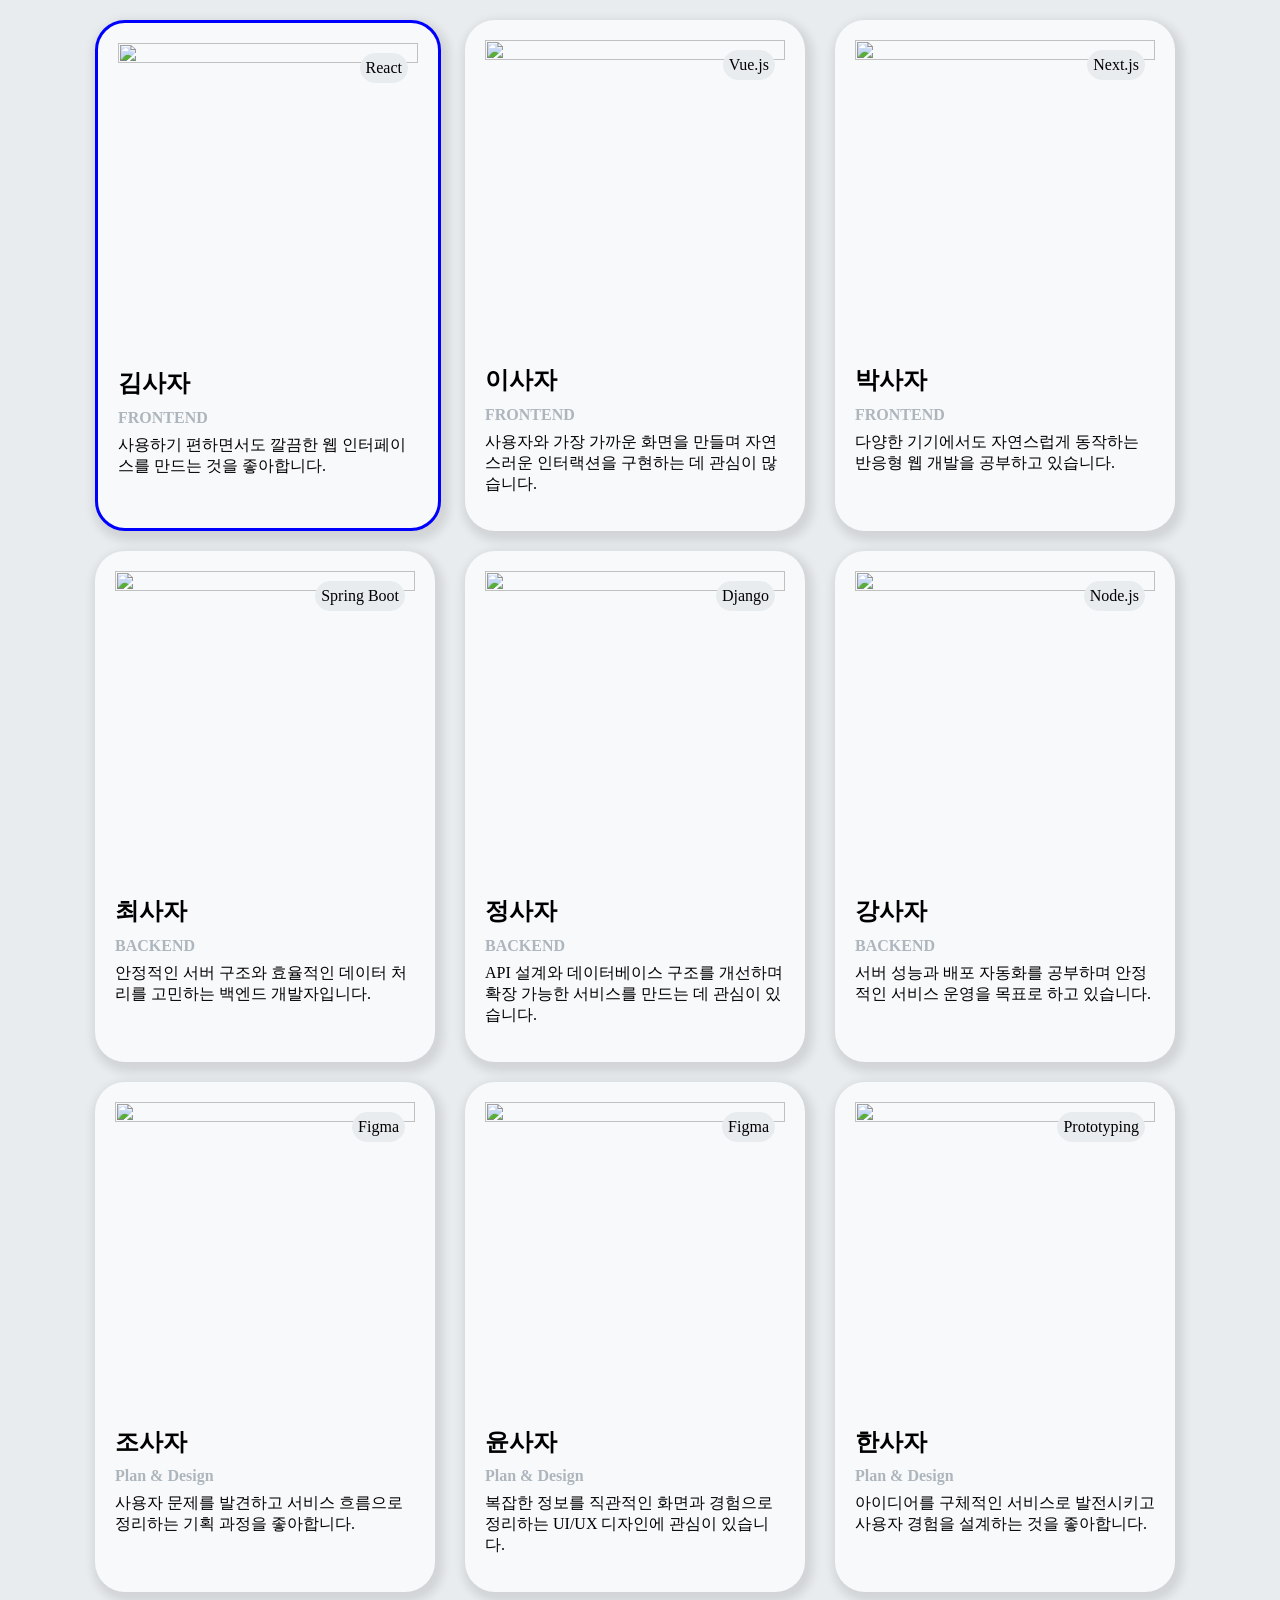
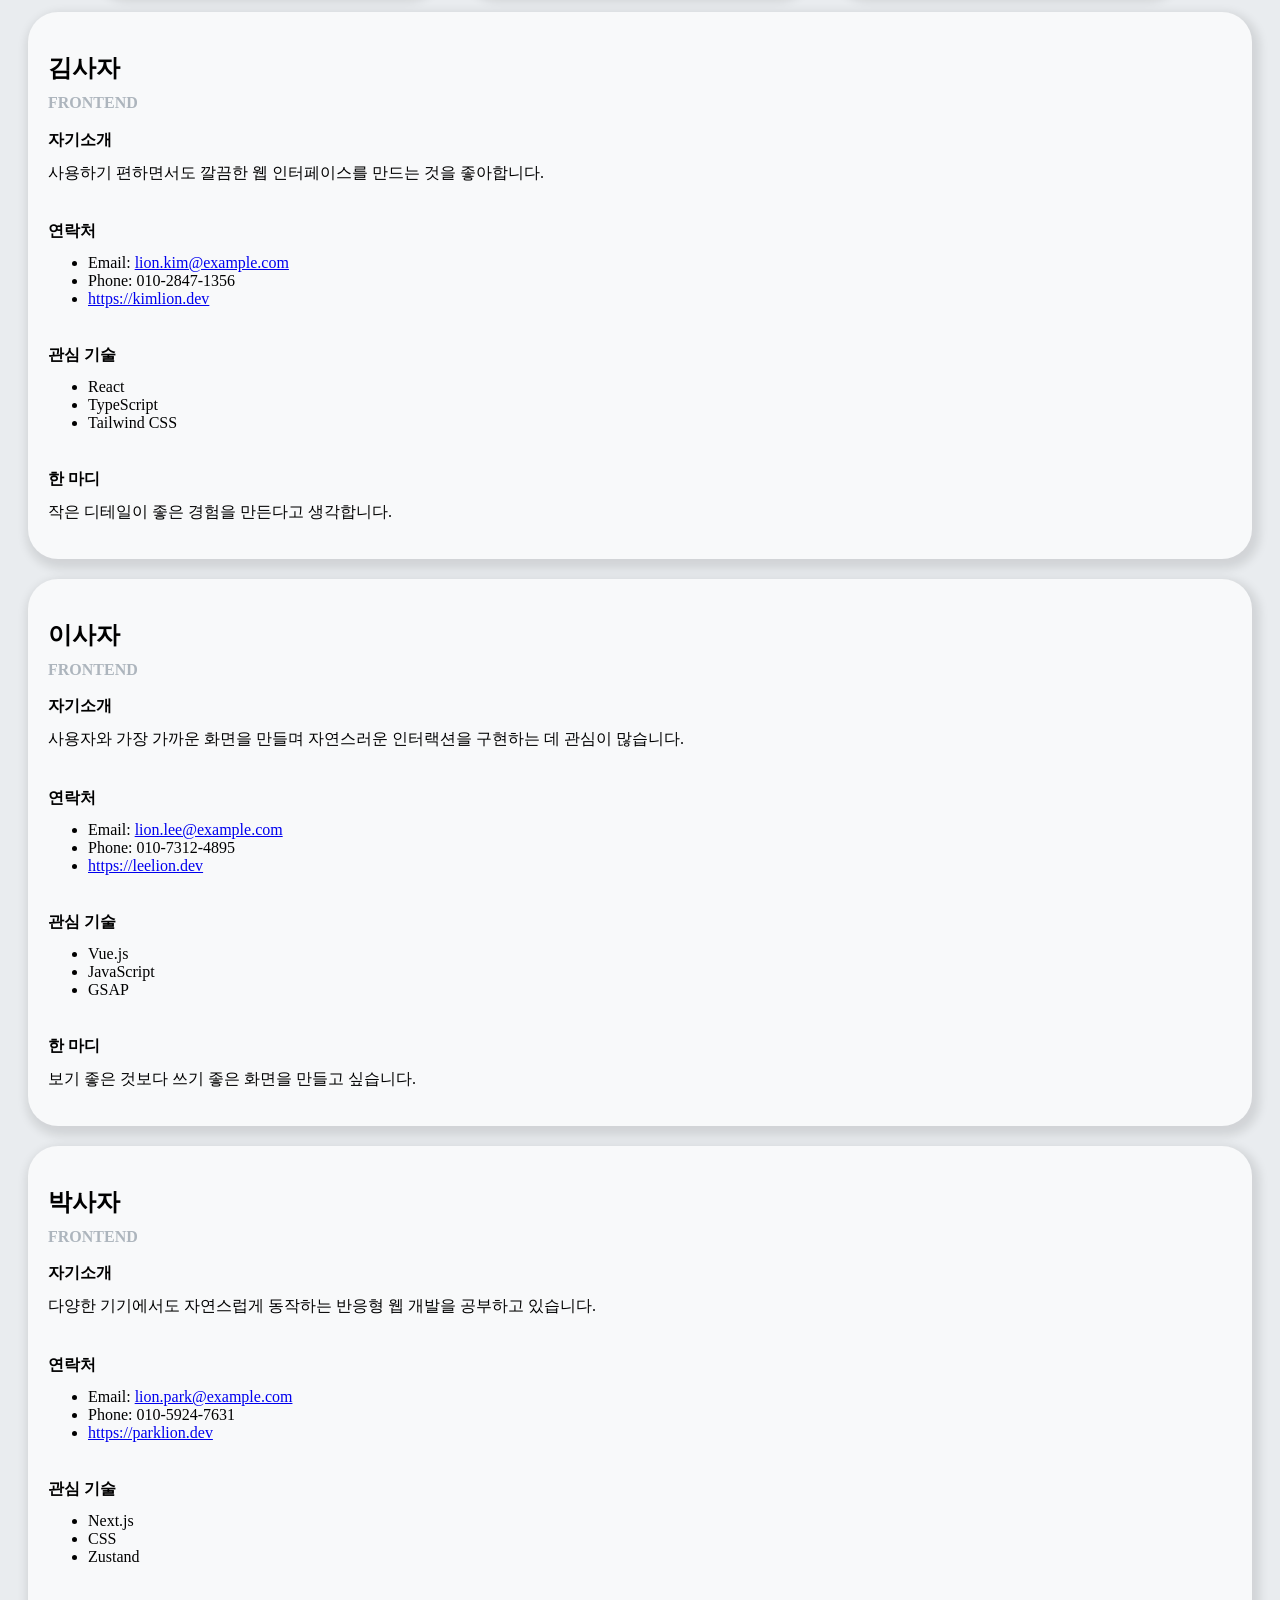
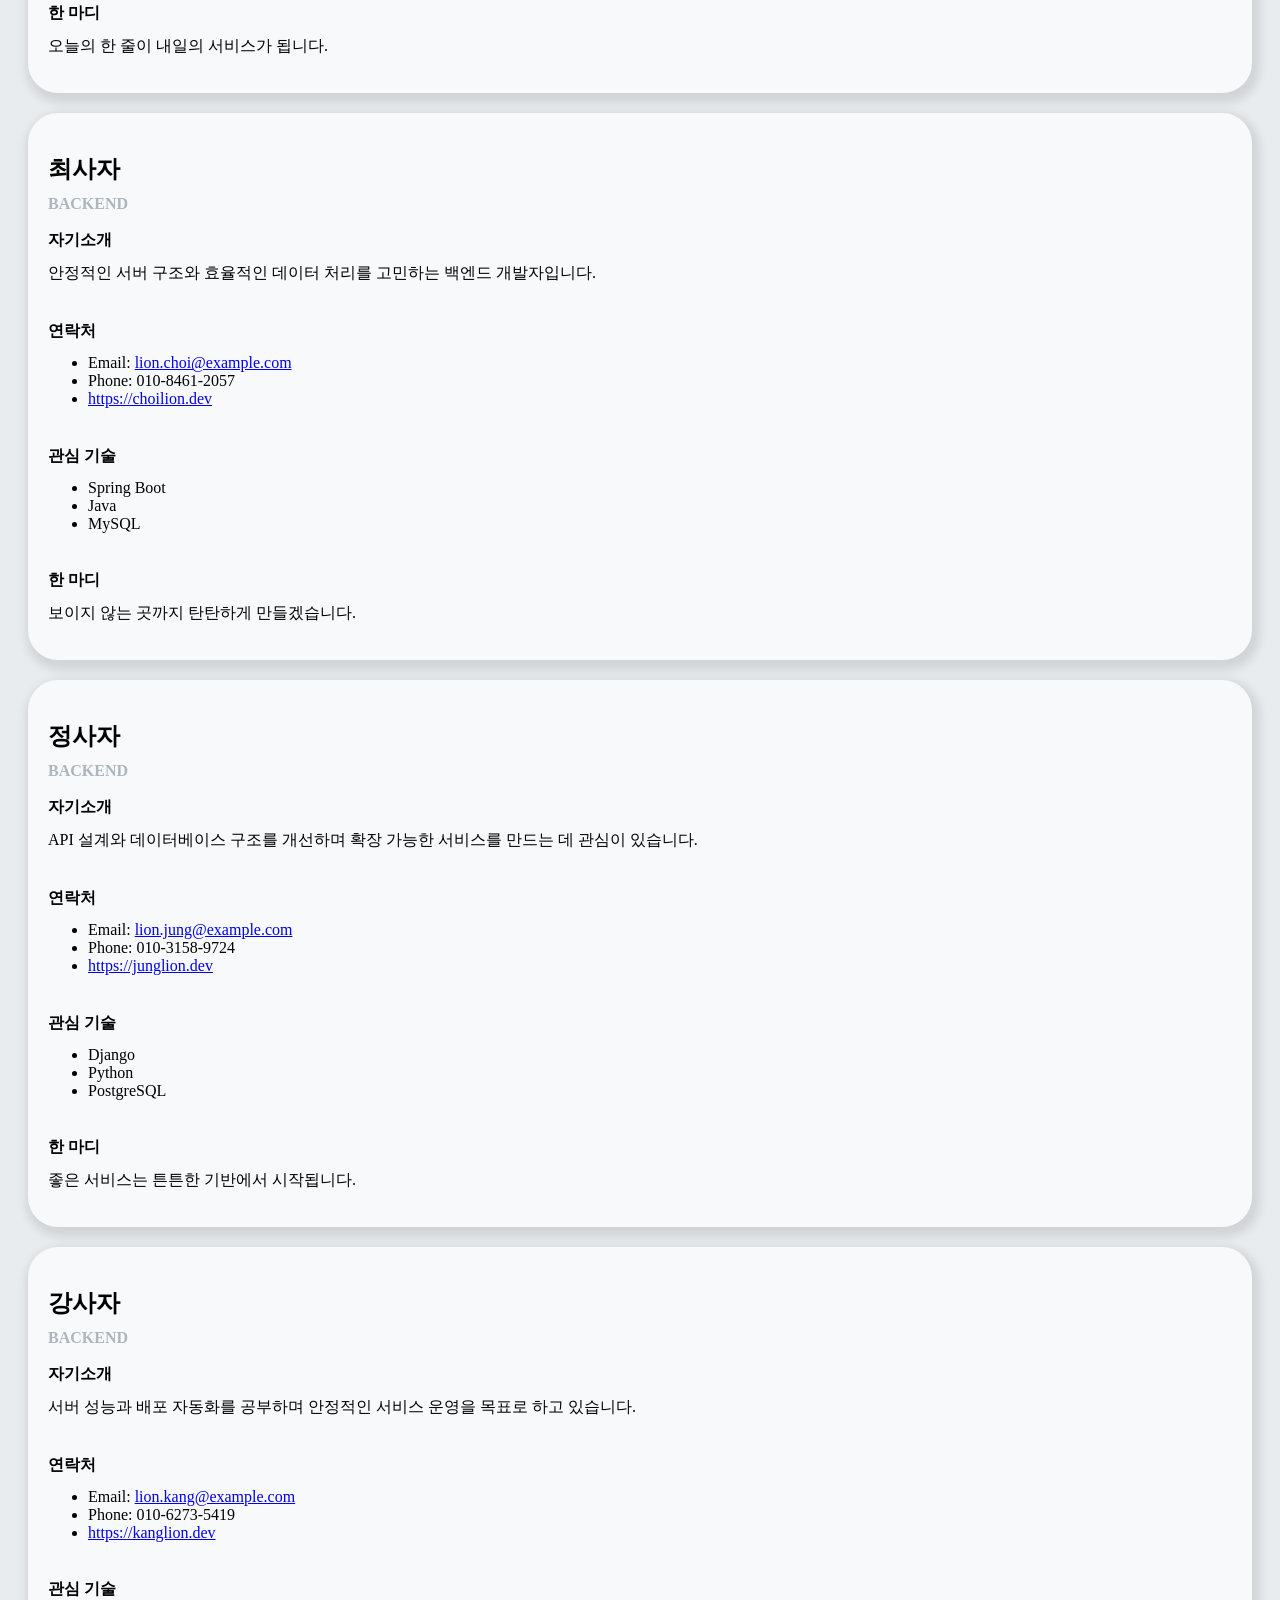
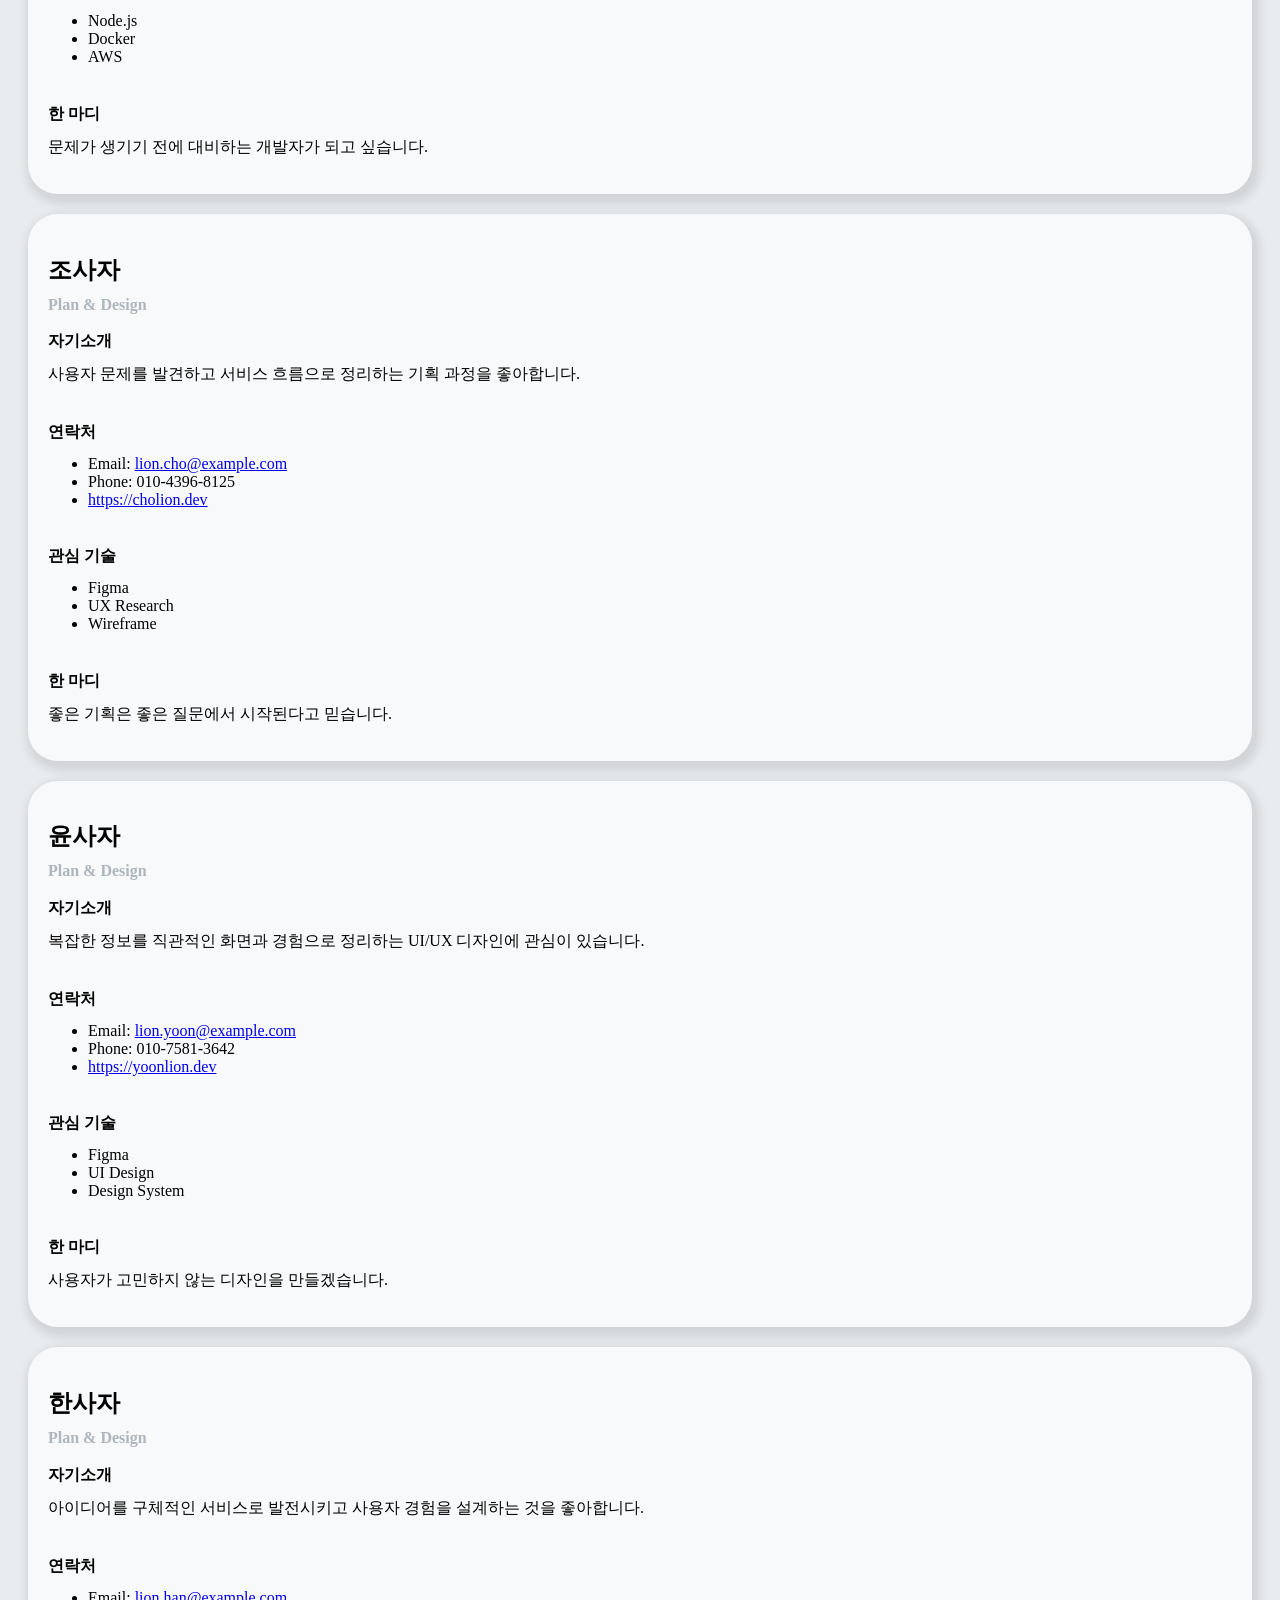
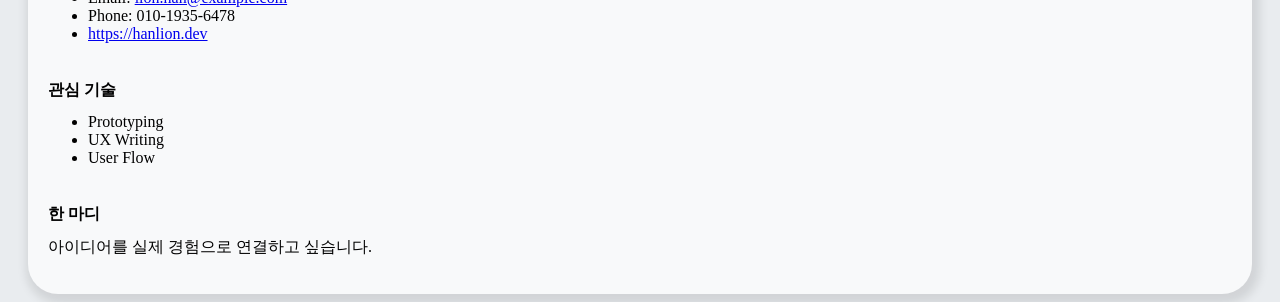
==== Mission02/index.html @ 148f4ae3 "feat: 2주차 과제 완성" ====
<!DOCTYPE html>
<html>

<head>
    <meta charset="utf-8">
    <link rel="stylesheet" href="style.css">
    <title>CSS 레이아웃으로 아기사자 명단 대시보드 만들기</title>
</head>

<body>
    <div class="card-layout-area">

        <!-- 김사자 -->
        <div class="baby-lion-card" id="my-card">
            <div class="profile-img">
                <img src="https://i.pinimg.com/736x/56/63/07/566307a5440f114658a9e473db0c80be.jpg">
                <span class="profile-img-badge">React</span>
            </div>
            <div class="name-role">
                <h2>김사자</h2>
                <h4>FRONTEND</h4>
            </div>
            <p>사용하기 편하면서도 깔끔한 웹 인터페이스를 만드는 것을 좋아합니다.</p>
        </div>

        <!-- 이사자 -->
        <div class="baby-lion-card">
            <div class="profile-img">
                <img src="https://i.pinimg.com/736x/ce/7f/82/ce7f82c376387ab8a56a645ba73391d7.jpg">
                <span class="profile-img-badge">Vue.js</span>
            </div>
            <div class="name-role">
                <h2>이사자</h2>
                <h4>FRONTEND</h4>
            </div>
            <p>사용자와 가장 가까운 화면을 만들며 자연스러운 인터랙션을 구현하는 데 관심이 많습니다.</p>
        </div>

        <!-- 박사자 -->
        <div class="baby-lion-card">
            <div class="profile-img">
                <img src="https://i.pinimg.com/1200x/ff/86/1b/ff861b3ae5e61bf6428bc8937b0b7041.jpg">
                <span class="profile-img-badge">Next.js</span>
            </div>
            <div class="name-role">
                <h2>박사자</h2>
                <h4>FRONTEND</h4>
            </div>
            <p>다양한 기기에서도 자연스럽게 동작하는 반응형 웹 개발을 공부하고 있습니다.</p>
        </div>

        <!-- 최사자 -->
        <div class="baby-lion-card">
            <div class="profile-img">
                <img src="https://i.pinimg.com/736x/05/70/50/057050839ae445167b9c382c030dc9ea.jpg">
                <span class="profile-img-badge">Spring Boot</span>
            </div>
            <div class="name-role">
                <h2>최사자</h2>
                <h4>BACKEND</h4>
            </div>
            <p>안정적인 서버 구조와 효율적인 데이터 처리를 고민하는 백엔드 개발자입니다.</p>
        </div>

        <!-- 정사자 -->
        <div class="baby-lion-card">
            <div class="profile-img">
                <img src="https://i.pinimg.com/736x/cc/1b/ab/cc1babdca6ea857b3e05aa1c6cd270a4.jpg">
                <span class="profile-img-badge">Django</span>
            </div>
            <div class="name-role">
                <h2>정사자</h2>
                <h4>BACKEND</h4>
            </div>
            <p>API 설계와 데이터베이스 구조를 개선하며 확장 가능한 서비스를 만드는 데 관심이 있습니다.</p>
        </div>

        <!-- 강사자 -->
        <div class="baby-lion-card">
            <div class="profile-img">
                <img src="https://i.pinimg.com/736x/18/a1/aa/18a1aab1b1c82e43a4cb5ab1687f1b2b.jpg">
                <span class="profile-img-badge">Node.js</span>
            </div>
            <div class="name-role">
                <h2>강사자</h2>
                <h4>BACKEND</h4>
            </div>
            <p>서버 성능과 배포 자동화를 공부하며 안정적인 서비스 운영을 목표로 하고 있습니다.</p>
        </div>

        <!-- 조사자 -->
        <div class="baby-lion-card">
            <div class="profile-img">
                <img src="https://i.pinimg.com/736x/3c/ce/47/3cce4719e4f884540bd0897606942b99.jpg">
                <span class="profile-img-badge">Figma</span>
            </div>
            <div class="name-role">
                <h2>조사자</h2>
                <h4>Plan &amp; Design</h4>
            </div>
            <p>사용자 문제를 발견하고 서비스 흐름으로 정리하는 기획 과정을 좋아합니다.</p>
        </div>

        <!-- 윤사자 -->
        <div class="baby-lion-card">
            <div class="profile-img">
                <img src="https://i.pinimg.com/1200x/b8/9c/db/b89cdbc07c177e1ed88cf3d99452c2ac.jpg">
                <span class="profile-img-badge">Figma</span>
            </div>
            <div class="name-role">
                <h2>윤사자</h2>
                <h4>Plan &amp; Design</h4>
            </div>
            <p>복잡한 정보를 직관적인 화면과 경험으로 정리하는 UI/UX 디자인에 관심이 있습니다.</p>
        </div>

        <!-- 한사자 -->
        <div class="baby-lion-card">
            <div class="profile-img">
                <img src="https://i.pinimg.com/736x/c3/67/2d/c3672d4c2057b5b4c0dfcff3da69e84e.jpg">
                <span class="profile-img-badge">Prototyping</span>
            </div>
            <div class="name-role">
                <h2>한사자</h2>
                <h4>Plan &amp; Design</h4>
            </div>
            <p>아이디어를 구체적인 서비스로 발전시키고 사용자 경험을 설계하는 것을 좋아합니다.</p>
        </div>

    </div>

    <!-- 상세 자기 소개 프로필 카드 영역 -->
    <div class="detail-profile-card-area">

        <!-- 김사자 -->
        <div class="detail-card">
            <div class="name-role">
                <h2>김사자</h2>
                <h4>FRONTEND</h4>
            </div>
            <h4>자기소개</h4>
            <p>사용하기 편하면서도 깔끔한 웹 인터페이스를 만드는 것을 좋아합니다.</p>
            <h4>연락처</h4>
            <ul>
                <li>Email: <a href="mailto:" lion.kim@example.com>lion.kim@example.com</a></li>
                <li>Phone: 010-2847-1356</li>
                <li><a href="https://kimlion.dev">https://kimlion.dev</a></li>
            </ul>
            <h4>관심 기술</h4>
            <ul>
                <li>React</li>
                <li>TypeScript</li>
                <li>Tailwind CSS</li>
            </ul>
            <h4>한 마디</h4>
            <p>작은 디테일이 좋은 경험을 만든다고 생각합니다.</p>
        </div>
    </div>

    <!-- 이사자 -->
    <div class="detail-card">
        <div class="name-role">
            <h2>이사자</h2>
            <h4>FRONTEND</h4>
        </div>
        <h4>자기소개</h4>
        <p>사용자와 가장 가까운 화면을 만들며 자연스러운 인터랙션을 구현하는 데 관심이 많습니다.</p>
        <h4>연락처</h4>
        <ul>
            <li>Email: <a href="mailto:" lion.lee@example.com>lion.lee@example.com</a></li>
            <li>Phone: 010-7312-4895</li>
            <li><a href="https://leelion.dev">https://leelion.dev</a></li>
        </ul>
        <h4>관심 기술</h4>
        <ul>
            <li>Vue.js</li>
            <li>JavaScript</li>
            <li>GSAP</li>
        </ul>
        <h4>한 마디</h4>
        <p>보기 좋은 것보다 쓰기 좋은 화면을 만들고 싶습니다.</p>
    </div>
    </div>

    <!-- 박사자 -->
    <div class="detail-card">
        <div class="name-role">
            <h2>박사자</h2>
            <h4>FRONTEND</h4>
        </div>
        <h4>자기소개</h4>
        <p>다양한 기기에서도 자연스럽게 동작하는 반응형 웹 개발을 공부하고 있습니다.</p>
        <h4>연락처</h4>
        <ul>
            <li>Email: <a href="mailto:" lion.park@example.com>lion.park@example.com</a></li>
            <li>Phone: 010-5924-7631</li>
            <li><a href="https://parklion.dev">https://parklion.dev</a></li>
        </ul>
        <h4>관심 기술</h4>
        <ul>
            <li>Next.js</li>
            <li>CSS</li>
            <li>Zustand</li>
        </ul>
        <h4>한 마디</h4>
        <p>오늘의 한 줄이 내일의 서비스가 됩니다.</p>
    </div>
    </div>

    <!-- 최사자 -->
    <div class="detail-card">
        <div class="name-role">
            <h2>최사자</h2>
            <h4>BACKEND</h4>
        </div>
        <h4>자기소개</h4>
        <p>안정적인 서버 구조와 효율적인 데이터 처리를 고민하는 백엔드 개발자입니다.</p>
        <h4>연락처</h4>
        <ul>
            <li>Email: <a href="mailto:" lion.choi@example.com>lion.choi@example.com</a></li>
            <li>Phone: 010-8461-2057</li>
            <li><a href="https://choilion.dev">https://choilion.dev</a></li>
        </ul>
        <h4>관심 기술</h4>
        <ul>
            <li>Spring Boot</li>
            <li>Java</li>
            <li>MySQL</li>
        </ul>
        <h4>한 마디</h4>
        <p>보이지 않는 곳까지 탄탄하게 만들겠습니다.</p>
    </div>
    </div>

    <!-- 정사자 -->
    <div class="detail-card">
        <div class="name-role">
            <h2>정사자</h2>
            <h4>BACKEND</h4>
        </div>
        <h4>자기소개</h4>
        <p>API 설계와 데이터베이스 구조를 개선하며 확장 가능한 서비스를 만드는 데 관심이 있습니다.</p>
        <h4>연락처</h4>
        <ul>
            <li>Email: <a href="mailto:" lion.jung@example.com>lion.jung@example.com</a></li>
            <li>Phone: 010-3158-9724</li>
            <li><a href="https://junglion.dev">https://junglion.dev</a></li>
        </ul>
        <h4>관심 기술</h4>
        <ul>
            <li>Django</li>
            <li>Python</li>
            <li>PostgreSQL</li>
        </ul>
        <h4>한 마디</h4>
        <p>좋은 서비스는 튼튼한 기반에서 시작됩니다.</p>
    </div>
    </div>

    <!-- 강사자 -->
    <div class="detail-card">
        <div class="name-role">
            <h2>강사자</h2>
            <h4>BACKEND</h4>
        </div>
        <h4>자기소개</h4>
        <p>서버 성능과 배포 자동화를 공부하며 안정적인 서비스 운영을 목표로 하고 있습니다.</p>
        <h4>연락처</h4>
        <ul>
            <li>Email: <a href="mailto:" lion.kang@example.com>lion.kang@example.com</a></li>
            <li>Phone: 010-6273-5419</li>
            <li><a href="https://kanglion.dev">https://kanglion.dev</a></li>
        </ul>
        <h4>관심 기술</h4>
        <ul>
            <li>Node.js</li>
            <li>Docker</li>
            <li>AWS</li>
        </ul>
        <h4>한 마디</h4>
        <p>문제가 생기기 전에 대비하는 개발자가 되고 싶습니다.</p>
    </div>
    </div>

    <!-- 조사자 -->
    <div class="detail-card">
        <div class="name-role">
            <h2>조사자</h2>
            <h4>Plan & Design</h4>
        </div>
        <h4>자기소개</h4>
        <p>사용자 문제를 발견하고 서비스 흐름으로 정리하는 기획 과정을 좋아합니다.</p>
        <h4>연락처</h4>
        <ul>
            <li>Email: <a href="mailto:" lion.cho@example.com>lion.cho@example.com</a></li>
            <li>Phone: 010-4396-8125</li>
            <li><a href="https://cholion.dev">https://cholion.dev</a></li>
        </ul>
        <h4>관심 기술</h4>
        <ul>
            <li>Figma</li>
            <li>UX Research</li>
            <li>Wireframe</li>
        </ul>
        <h4>한 마디</h4>
        <p>좋은 기획은 좋은 질문에서 시작된다고 믿습니다.</p>
    </div>
    </div>

    <!-- 윤사자 -->
    <div class="detail-card">
        <div class="name-role">
            <h2>윤사자</h2>
            <h4>Plan & Design</h4>
        </div>
        <h4>자기소개</h4>
        <p>복잡한 정보를 직관적인 화면과 경험으로 정리하는 UI/UX 디자인에 관심이 있습니다.</p>
        <h4>연락처</h4>
        <ul>
            <li>Email: <a href="mailto:" lion.yoon@example.com>lion.yoon@example.com</a></li>
            <li>Phone: 010-7581-3642</li>
            <li><a href="https://yoonlion.dev">https://yoonlion.dev</a></li>
        </ul>
        <h4>관심 기술</h4>
        <ul>
            <li>Figma</li>
            <li>UI Design</li>
            <li>Design System</li>
        </ul>
        <h4>한 마디</h4>
        <p>사용자가 고민하지 않는 디자인을 만들겠습니다.</p>
    </div>
    </div>

    <!-- 한사자 -->
    <div class="detail-card">
        <div class="name-role">
            <h2>한사자</h2>
            <h4>Plan & Design</h4>
        </div>
        <h4>자기소개</h4>
        <p>아이디어를 구체적인 서비스로 발전시키고 사용자 경험을 설계하는 것을 좋아합니다.</p>
        <h4>연락처</h4>
        <ul>
            <li>Email: <a href="mailto:" lion.han@example.com>lion.han@example.com</a></li>
            <li>Phone: 010-1935-6478</li>
            <li><a href="https://hanlion.dev">https://hanlion.dev</a></li>
        </ul>
        <h4>관심 기술</h4>
        <ul>
            <li>Prototyping</li>
            <li>UX Writing</li>
            <li>User Flow</li>
        </ul>
        <h4>한 마디</h4>
        <p>아이디어를 실제 경험으로 연결하고 싶습니다.</p>
    </div>
    </div>
    </div>
</body>

</html>
---- Mission02/style.css ----
body {
    background-color: #e9ecef;
}

/* 모바일 스타일 */
/* baby-lion-card 들이 한 줄에 1개씩 표시 */

#my-card {
    border: 3px solid blue;
}

.card-layout-area {
    display: grid;
    gap: 20px;
    justify-content: center;
    margin-top: 30px;
    margin-bottom: 30px;
}

.baby-lion-card {
    width: 300px;
    display: flex;
    flex-direction: column;
    padding: 20px;
    box-shadow: 3px 5px 10px 5px rgba(0, 0, 0, 0.1);
    background-color: #f8f9fa;
    border-radius: 30px;
}

.baby-lion-card img {
    width: 280px;
}

.name-role h4 {
    margin-top: -10px;
    color: #adb5bd;
    margin-bottom: -8px;
}

.profile-img {
    width: auto;
    height: auto;
    overflow: hidden;
    position: relative;
}

.profile-img .profile-img-badge {
    position: absolute;
    top: 10px;
    right: 10px;
    border: 1px solid #e9ecef;
    background-color: #e9ecef;
    border-radius: 30px;
    padding: 5px;
}

.detail-card {
    width: auto;
    height: auto;
    display: flex;
    flex-direction: column;
    background-color: #f8f9fa;
    border-radius: 30px;
    padding: 20px;
    margin: 20px 20px 5px 20px;
    box-shadow: 3px 5px 10px 5px rgba(0, 0, 0, 0.1);
}

.detail-card h4 {
    margin-bottom: -4px;
}

/* 태블릿 스타일 (768px 이상 ~ 1023px 이하) */
/* baby-lion-card 들이 한 줄에 2개씩 표시 */
@media screen and (min-width: 768px) and (max-width: 1023px) {
    .card-layout-area {
        display: grid;
        grid-template-columns: repeat(2, 340px);
        /* ⭐️ */
        gap: 20px;
        margin: 20px 20px;
        justify-content: center;
        /* ⭐️ */
    }

    .baby-lion-card img {
        width: 300px;
        aspect-ratio: 1/1;
        overflow: hidden;
    }
}

/* 데스크톱 스타일 (1024px 이상) */
/* baby-lion-card 들이 한 줄에 3개씩 표시 */
@media screen and (min-width: 1024px) {
    .card-layout-area {
        display: grid;
        grid-template-columns: repeat(3, 350px);
        justify-content: center;
        gap: 20px;
        margin: 20px 20px;
    }

    .baby-lion-card img {
        width: 300px;
        aspect-ratio: 1/1;
        overflow: hidden;
    }
}
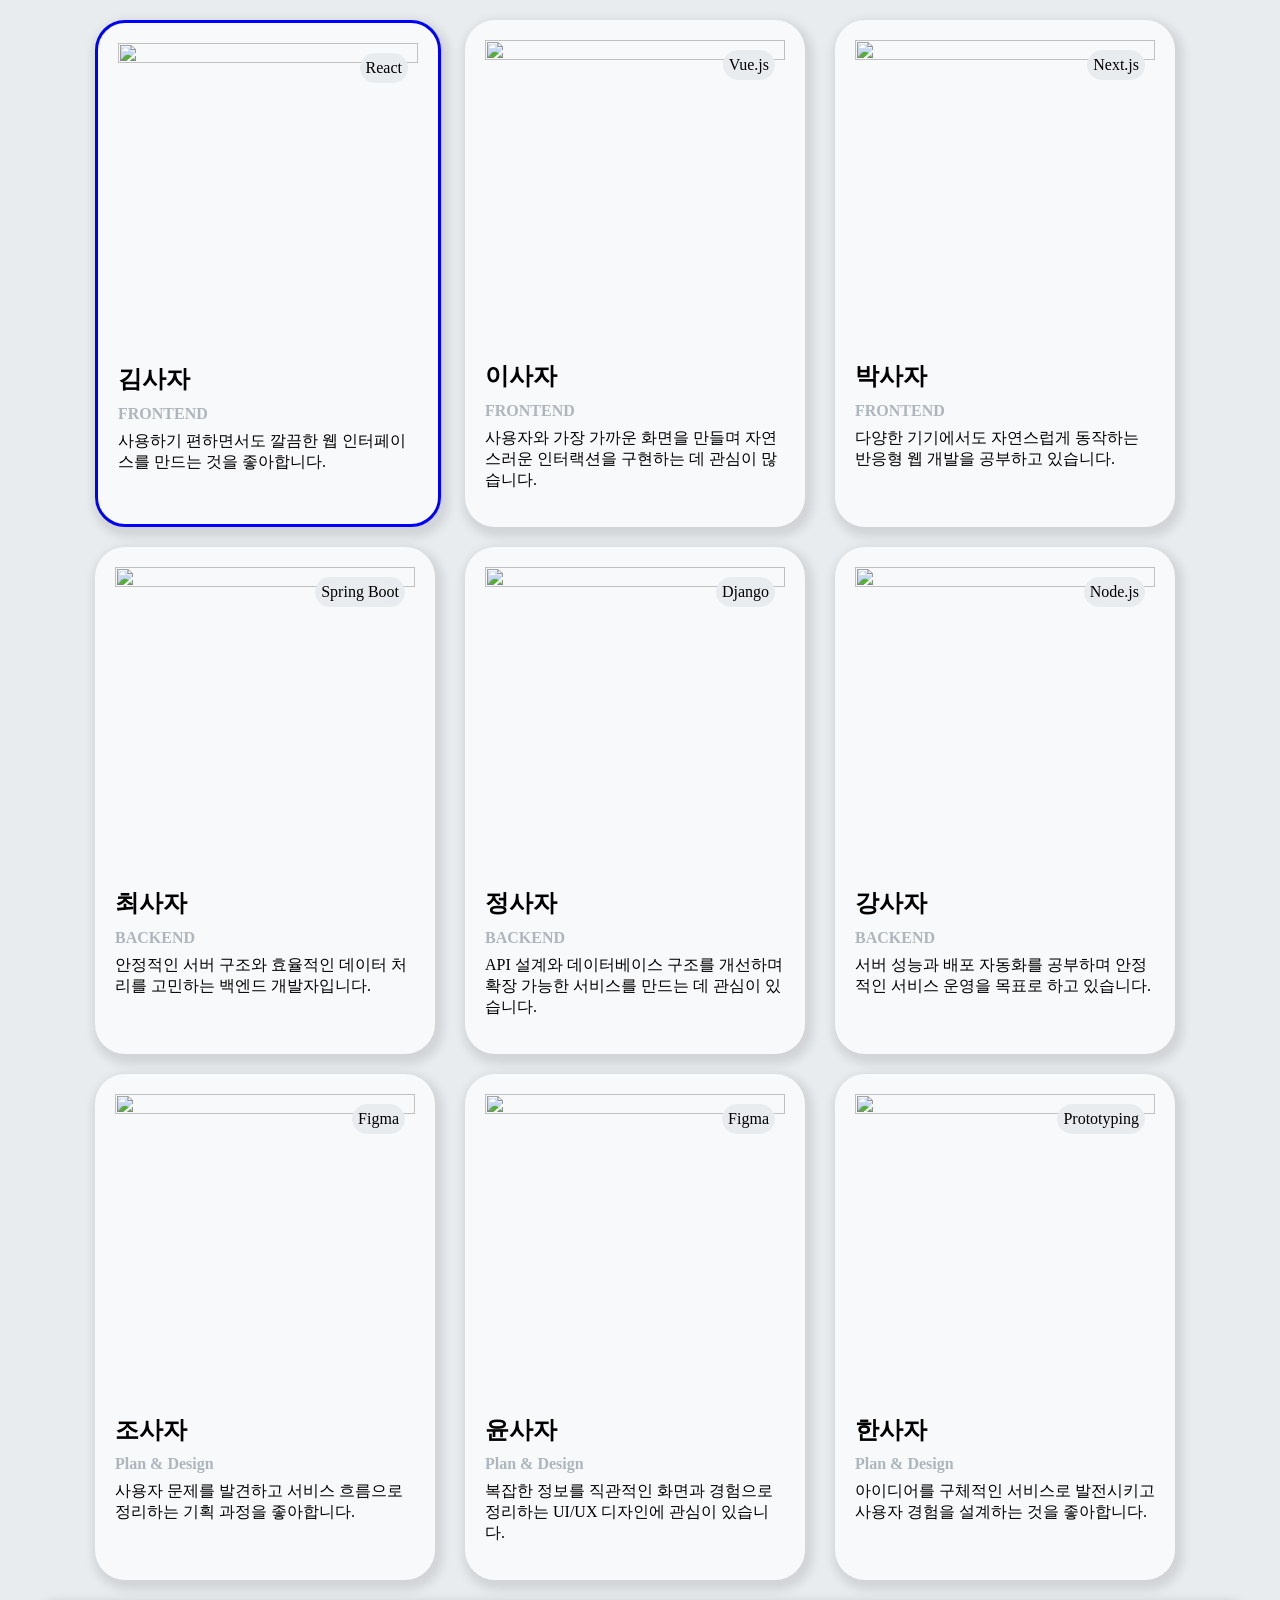
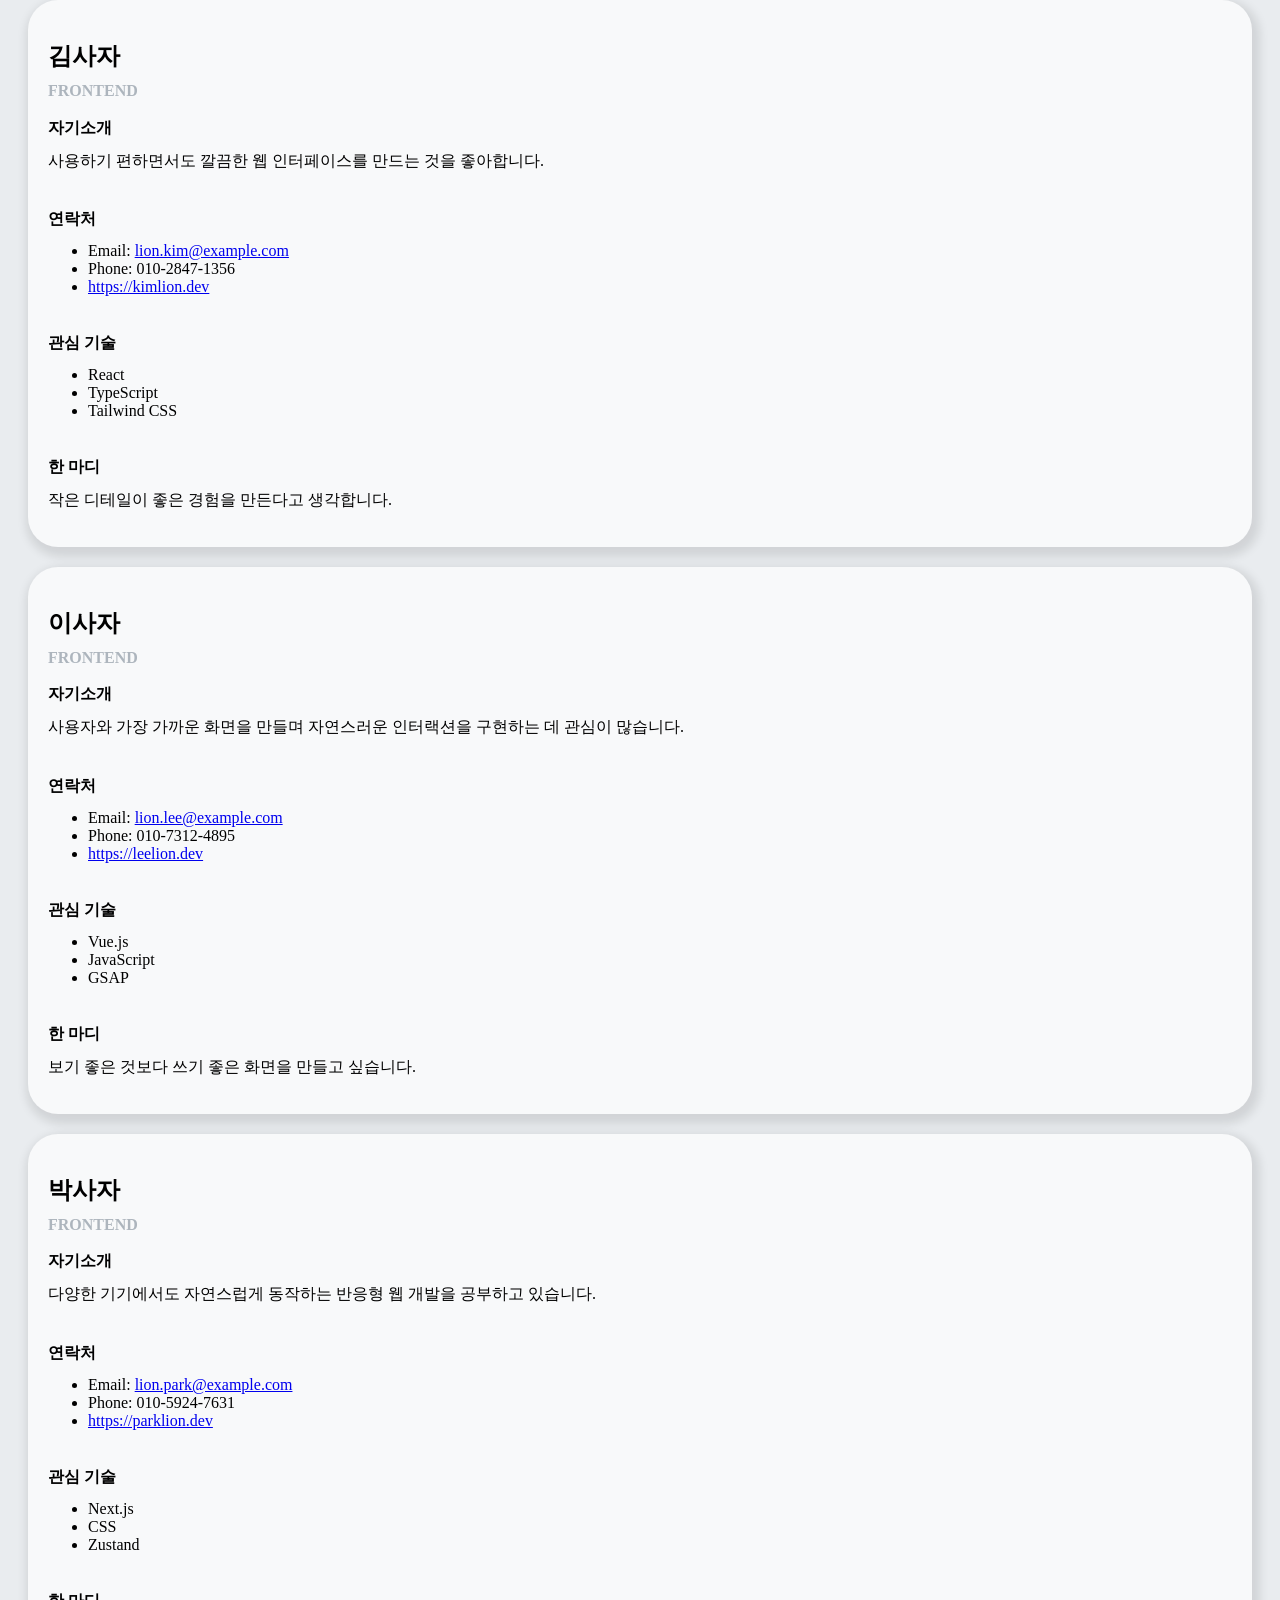
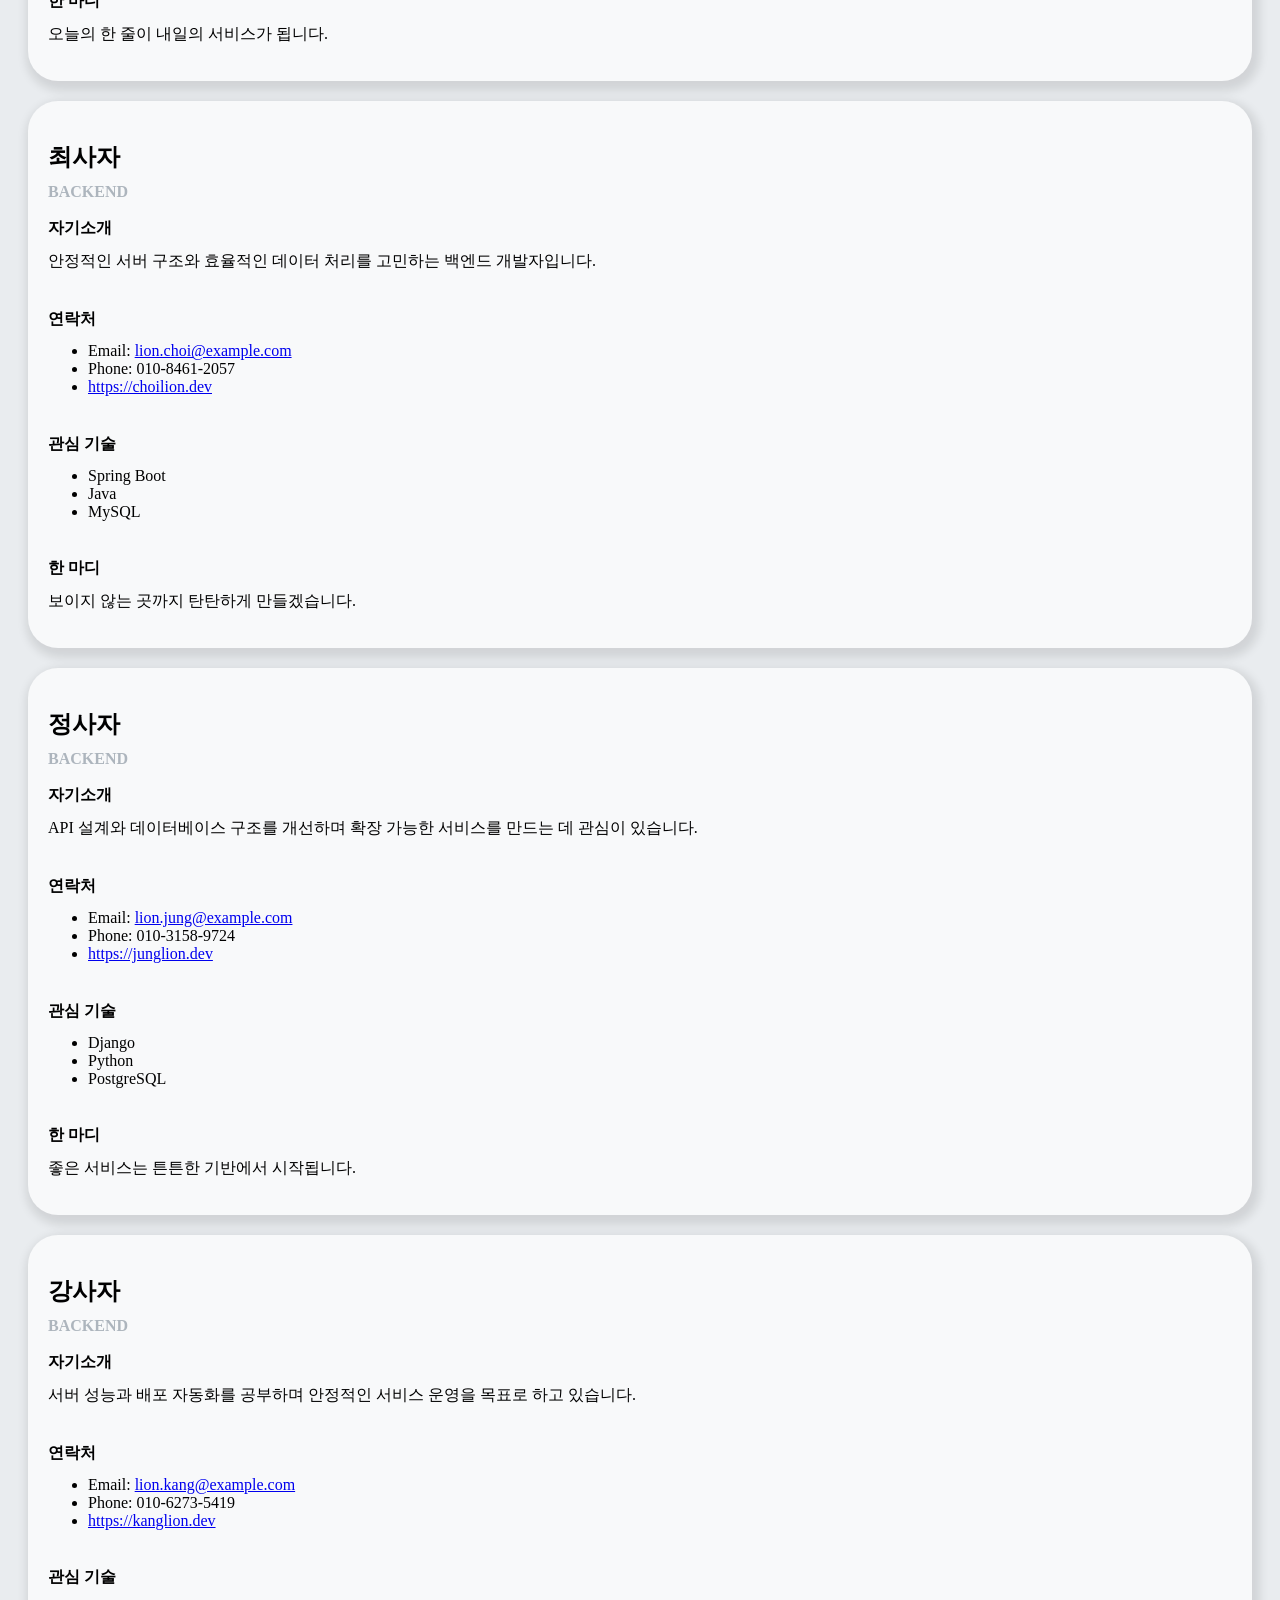
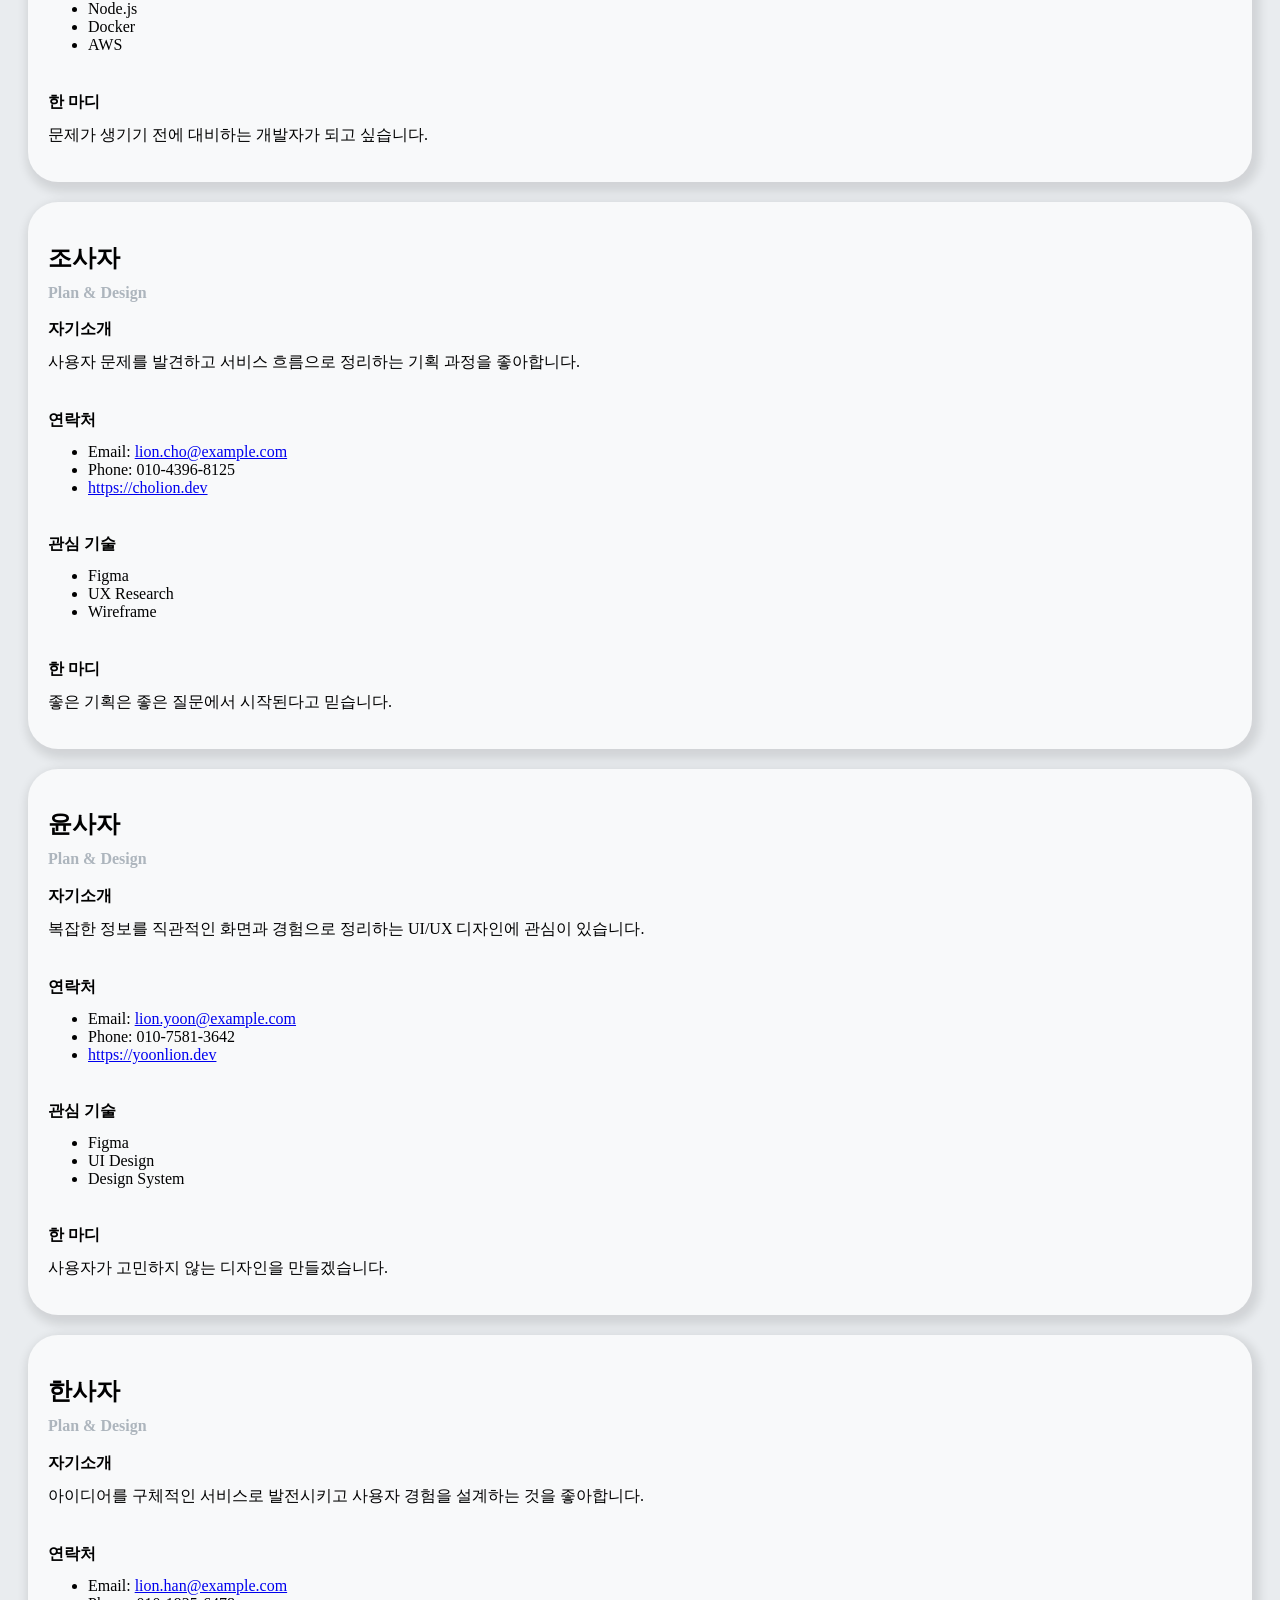
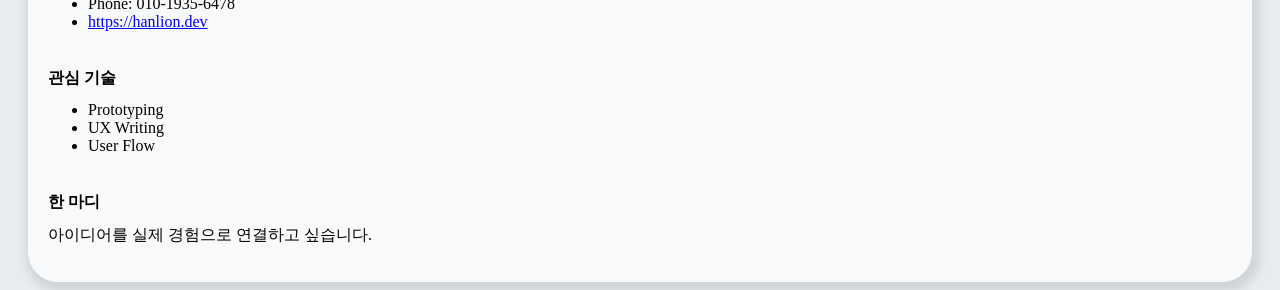
==== commit 41b695bf: "fix: 반응형 대응 프로필 카드 이미지 리사이징 및 중첩 div 정리" ====
--- a/Mission02/index.html
+++ b/Mission02/index.html
@@ -155,207 +155,198 @@
             <h4>한 마디</h4>
             <p>작은 디테일이 좋은 경험을 만든다고 생각합니다.</p>
         </div>
-    </div>
-
-    <!-- 이사자 -->
-    <div class="detail-card">
-        <div class="name-role">
-            <h2>이사자</h2>
-            <h4>FRONTEND</h4>
-        </div>
-        <h4>자기소개</h4>
-        <p>사용자와 가장 가까운 화면을 만들며 자연스러운 인터랙션을 구현하는 데 관심이 많습니다.</p>
-        <h4>연락처</h4>
-        <ul>
-            <li>Email: <a href="mailto:" lion.lee@example.com>lion.lee@example.com</a></li>
-            <li>Phone: 010-7312-4895</li>
-            <li><a href="https://leelion.dev">https://leelion.dev</a></li>
-        </ul>
-        <h4>관심 기술</h4>
-        <ul>
-            <li>Vue.js</li>
-            <li>JavaScript</li>
-            <li>GSAP</li>
-        </ul>
-        <h4>한 마디</h4>
-        <p>보기 좋은 것보다 쓰기 좋은 화면을 만들고 싶습니다.</p>
-    </div>
-    </div>
-
-    <!-- 박사자 -->
-    <div class="detail-card">
-        <div class="name-role">
-            <h2>박사자</h2>
-            <h4>FRONTEND</h4>
-        </div>
-        <h4>자기소개</h4>
-        <p>다양한 기기에서도 자연스럽게 동작하는 반응형 웹 개발을 공부하고 있습니다.</p>
-        <h4>연락처</h4>
-        <ul>
-            <li>Email: <a href="mailto:" lion.park@example.com>lion.park@example.com</a></li>
-            <li>Phone: 010-5924-7631</li>
-            <li><a href="https://parklion.dev">https://parklion.dev</a></li>
-        </ul>
-        <h4>관심 기술</h4>
-        <ul>
-            <li>Next.js</li>
-            <li>CSS</li>
-            <li>Zustand</li>
-        </ul>
-        <h4>한 마디</h4>
-        <p>오늘의 한 줄이 내일의 서비스가 됩니다.</p>
-    </div>
-    </div>
-
-    <!-- 최사자 -->
-    <div class="detail-card">
-        <div class="name-role">
-            <h2>최사자</h2>
-            <h4>BACKEND</h4>
-        </div>
-        <h4>자기소개</h4>
-        <p>안정적인 서버 구조와 효율적인 데이터 처리를 고민하는 백엔드 개발자입니다.</p>
-        <h4>연락처</h4>
-        <ul>
-            <li>Email: <a href="mailto:" lion.choi@example.com>lion.choi@example.com</a></li>
-            <li>Phone: 010-8461-2057</li>
-            <li><a href="https://choilion.dev">https://choilion.dev</a></li>
-        </ul>
-        <h4>관심 기술</h4>
-        <ul>
-            <li>Spring Boot</li>
-            <li>Java</li>
-            <li>MySQL</li>
-        </ul>
-        <h4>한 마디</h4>
-        <p>보이지 않는 곳까지 탄탄하게 만들겠습니다.</p>
-    </div>
-    </div>
-
-    <!-- 정사자 -->
-    <div class="detail-card">
-        <div class="name-role">
-            <h2>정사자</h2>
-            <h4>BACKEND</h4>
-        </div>
-        <h4>자기소개</h4>
-        <p>API 설계와 데이터베이스 구조를 개선하며 확장 가능한 서비스를 만드는 데 관심이 있습니다.</p>
-        <h4>연락처</h4>
-        <ul>
-            <li>Email: <a href="mailto:" lion.jung@example.com>lion.jung@example.com</a></li>
-            <li>Phone: 010-3158-9724</li>
-            <li><a href="https://junglion.dev">https://junglion.dev</a></li>
-        </ul>
-        <h4>관심 기술</h4>
-        <ul>
-            <li>Django</li>
-            <li>Python</li>
-            <li>PostgreSQL</li>
-        </ul>
-        <h4>한 마디</h4>
-        <p>좋은 서비스는 튼튼한 기반에서 시작됩니다.</p>
-    </div>
-    </div>
-
-    <!-- 강사자 -->
-    <div class="detail-card">
-        <div class="name-role">
-            <h2>강사자</h2>
-            <h4>BACKEND</h4>
-        </div>
-        <h4>자기소개</h4>
-        <p>서버 성능과 배포 자동화를 공부하며 안정적인 서비스 운영을 목표로 하고 있습니다.</p>
-        <h4>연락처</h4>
-        <ul>
-            <li>Email: <a href="mailto:" lion.kang@example.com>lion.kang@example.com</a></li>
-            <li>Phone: 010-6273-5419</li>
-            <li><a href="https://kanglion.dev">https://kanglion.dev</a></li>
-        </ul>
-        <h4>관심 기술</h4>
-        <ul>
-            <li>Node.js</li>
-            <li>Docker</li>
-            <li>AWS</li>
-        </ul>
-        <h4>한 마디</h4>
-        <p>문제가 생기기 전에 대비하는 개발자가 되고 싶습니다.</p>
-    </div>
-    </div>
-
-    <!-- 조사자 -->
-    <div class="detail-card">
-        <div class="name-role">
-            <h2>조사자</h2>
-            <h4>Plan & Design</h4>
-        </div>
-        <h4>자기소개</h4>
-        <p>사용자 문제를 발견하고 서비스 흐름으로 정리하는 기획 과정을 좋아합니다.</p>
-        <h4>연락처</h4>
-        <ul>
-            <li>Email: <a href="mailto:" lion.cho@example.com>lion.cho@example.com</a></li>
-            <li>Phone: 010-4396-8125</li>
-            <li><a href="https://cholion.dev">https://cholion.dev</a></li>
-        </ul>
-        <h4>관심 기술</h4>
-        <ul>
-            <li>Figma</li>
-            <li>UX Research</li>
-            <li>Wireframe</li>
-        </ul>
-        <h4>한 마디</h4>
-        <p>좋은 기획은 좋은 질문에서 시작된다고 믿습니다.</p>
-    </div>
-    </div>
-
-    <!-- 윤사자 -->
-    <div class="detail-card">
-        <div class="name-role">
-            <h2>윤사자</h2>
-            <h4>Plan & Design</h4>
-        </div>
-        <h4>자기소개</h4>
-        <p>복잡한 정보를 직관적인 화면과 경험으로 정리하는 UI/UX 디자인에 관심이 있습니다.</p>
-        <h4>연락처</h4>
-        <ul>
-            <li>Email: <a href="mailto:" lion.yoon@example.com>lion.yoon@example.com</a></li>
-            <li>Phone: 010-7581-3642</li>
-            <li><a href="https://yoonlion.dev">https://yoonlion.dev</a></li>
-        </ul>
-        <h4>관심 기술</h4>
-        <ul>
-            <li>Figma</li>
-            <li>UI Design</li>
-            <li>Design System</li>
-        </ul>
-        <h4>한 마디</h4>
-        <p>사용자가 고민하지 않는 디자인을 만들겠습니다.</p>
-    </div>
-    </div>
-
-    <!-- 한사자 -->
-    <div class="detail-card">
-        <div class="name-role">
-            <h2>한사자</h2>
-            <h4>Plan & Design</h4>
-        </div>
-        <h4>자기소개</h4>
-        <p>아이디어를 구체적인 서비스로 발전시키고 사용자 경험을 설계하는 것을 좋아합니다.</p>
-        <h4>연락처</h4>
-        <ul>
-            <li>Email: <a href="mailto:" lion.han@example.com>lion.han@example.com</a></li>
-            <li>Phone: 010-1935-6478</li>
-            <li><a href="https://hanlion.dev">https://hanlion.dev</a></li>
-        </ul>
-        <h4>관심 기술</h4>
-        <ul>
-            <li>Prototyping</li>
-            <li>UX Writing</li>
-            <li>User Flow</li>
-        </ul>
-        <h4>한 마디</h4>
-        <p>아이디어를 실제 경험으로 연결하고 싶습니다.</p>
-    </div>
-    </div>
+
+        <!-- 이사자 -->
+        <div class="detail-card">
+            <div class="name-role">
+                <h2>이사자</h2>
+                <h4>FRONTEND</h4>
+            </div>
+            <h4>자기소개</h4>
+            <p>사용자와 가장 가까운 화면을 만들며 자연스러운 인터랙션을 구현하는 데 관심이 많습니다.</p>
+            <h4>연락처</h4>
+            <ul>
+                <li>Email: <a href="mailto:" lion.lee@example.com>lion.lee@example.com</a></li>
+                <li>Phone: 010-7312-4895</li>
+                <li><a href="https://leelion.dev">https://leelion.dev</a></li>
+            </ul>
+            <h4>관심 기술</h4>
+            <ul>
+                <li>Vue.js</li>
+                <li>JavaScript</li>
+                <li>GSAP</li>
+            </ul>
+            <h4>한 마디</h4>
+            <p>보기 좋은 것보다 쓰기 좋은 화면을 만들고 싶습니다.</p>
+        </div>
+
+        <!-- 박사자 -->
+        <div class="detail-card">
+            <div class="name-role">
+                <h2>박사자</h2>
+                <h4>FRONTEND</h4>
+            </div>
+            <h4>자기소개</h4>
+            <p>다양한 기기에서도 자연스럽게 동작하는 반응형 웹 개발을 공부하고 있습니다.</p>
+            <h4>연락처</h4>
+            <ul>
+                <li>Email: <a href="mailto:" lion.park@example.com>lion.park@example.com</a></li>
+                <li>Phone: 010-5924-7631</li>
+                <li><a href="https://parklion.dev">https://parklion.dev</a></li>
+            </ul>
+            <h4>관심 기술</h4>
+            <ul>
+                <li>Next.js</li>
+                <li>CSS</li>
+                <li>Zustand</li>
+            </ul>
+            <h4>한 마디</h4>
+            <p>오늘의 한 줄이 내일의 서비스가 됩니다.</p>
+        </div>
+
+        <!-- 최사자 -->
+        <div class="detail-card">
+            <div class="name-role">
+                <h2>최사자</h2>
+                <h4>BACKEND</h4>
+            </div>
+            <h4>자기소개</h4>
+            <p>안정적인 서버 구조와 효율적인 데이터 처리를 고민하는 백엔드 개발자입니다.</p>
+            <h4>연락처</h4>
+            <ul>
+                <li>Email: <a href="mailto:" lion.choi@example.com>lion.choi@example.com</a></li>
+                <li>Phone: 010-8461-2057</li>
+                <li><a href="https://choilion.dev">https://choilion.dev</a></li>
+            </ul>
+            <h4>관심 기술</h4>
+            <ul>
+                <li>Spring Boot</li>
+                <li>Java</li>
+                <li>MySQL</li>
+            </ul>
+            <h4>한 마디</h4>
+            <p>보이지 않는 곳까지 탄탄하게 만들겠습니다.</p>
+        </div>
+
+        <!-- 정사자 -->
+        <div class="detail-card">
+            <div class="name-role">
+                <h2>정사자</h2>
+                <h4>BACKEND</h4>
+            </div>
+            <h4>자기소개</h4>
+            <p>API 설계와 데이터베이스 구조를 개선하며 확장 가능한 서비스를 만드는 데 관심이 있습니다.</p>
+            <h4>연락처</h4>
+            <ul>
+                <li>Email: <a href="mailto:" lion.jung@example.com>lion.jung@example.com</a></li>
+                <li>Phone: 010-3158-9724</li>
+                <li><a href="https://junglion.dev">https://junglion.dev</a></li>
+            </ul>
+            <h4>관심 기술</h4>
+            <ul>
+                <li>Django</li>
+                <li>Python</li>
+                <li>PostgreSQL</li>
+            </ul>
+            <h4>한 마디</h4>
+            <p>좋은 서비스는 튼튼한 기반에서 시작됩니다.</p>
+        </div>
+
+        <!-- 강사자 -->
+        <div class="detail-card">
+            <div class="name-role">
+                <h2>강사자</h2>
+                <h4>BACKEND</h4>
+            </div>
+            <h4>자기소개</h4>
+            <p>서버 성능과 배포 자동화를 공부하며 안정적인 서비스 운영을 목표로 하고 있습니다.</p>
+            <h4>연락처</h4>
+            <ul>
+                <li>Email: <a href="mailto:" lion.kang@example.com>lion.kang@example.com</a></li>
+                <li>Phone: 010-6273-5419</li>
+                <li><a href="https://kanglion.dev">https://kanglion.dev</a></li>
+            </ul>
+            <h4>관심 기술</h4>
+            <ul>
+                <li>Node.js</li>
+                <li>Docker</li>
+                <li>AWS</li>
+            </ul>
+            <h4>한 마디</h4>
+            <p>문제가 생기기 전에 대비하는 개발자가 되고 싶습니다.</p>
+        </div>
+
+        <!-- 조사자 -->
+        <div class="detail-card">
+            <div class="name-role">
+                <h2>조사자</h2>
+                <h4>Plan & Design</h4>
+            </div>
+            <h4>자기소개</h4>
+            <p>사용자 문제를 발견하고 서비스 흐름으로 정리하는 기획 과정을 좋아합니다.</p>
+            <h4>연락처</h4>
+            <ul>
+                <li>Email: <a href="mailto:" lion.cho@example.com>lion.cho@example.com</a></li>
+                <li>Phone: 010-4396-8125</li>
+                <li><a href="https://cholion.dev">https://cholion.dev</a></li>
+            </ul>
+            <h4>관심 기술</h4>
+            <ul>
+                <li>Figma</li>
+                <li>UX Research</li>
+                <li>Wireframe</li>
+            </ul>
+            <h4>한 마디</h4>
+            <p>좋은 기획은 좋은 질문에서 시작된다고 믿습니다.</p>
+        </div>
+
+        <!-- 윤사자 -->
+        <div class="detail-card">
+            <div class="name-role">
+                <h2>윤사자</h2>
+                <h4>Plan & Design</h4>
+            </div>
+            <h4>자기소개</h4>
+            <p>복잡한 정보를 직관적인 화면과 경험으로 정리하는 UI/UX 디자인에 관심이 있습니다.</p>
+            <h4>연락처</h4>
+            <ul>
+                <li>Email: <a href="mailto:" lion.yoon@example.com>lion.yoon@example.com</a></li>
+                <li>Phone: 010-7581-3642</li>
+                <li><a href="https://yoonlion.dev">https://yoonlion.dev</a></li>
+            </ul>
+            <h4>관심 기술</h4>
+            <ul>
+                <li>Figma</li>
+                <li>UI Design</li>
+                <li>Design System</li>
+            </ul>
+            <h4>한 마디</h4>
+            <p>사용자가 고민하지 않는 디자인을 만들겠습니다.</p>
+        </div>
+
+        <!-- 한사자 -->
+        <div class="detail-card">
+            <div class="name-role">
+                <h2>한사자</h2>
+                <h4>Plan & Design</h4>
+            </div>
+            <h4>자기소개</h4>
+            <p>아이디어를 구체적인 서비스로 발전시키고 사용자 경험을 설계하는 것을 좋아합니다.</p>
+            <h4>연락처</h4>
+            <ul>
+                <li>Email: <a href="mailto:" lion.han@example.com>lion.han@example.com</a></li>
+                <li>Phone: 010-1935-6478</li>
+                <li><a href="https://hanlion.dev">https://hanlion.dev</a></li>
+            </ul>
+            <h4>관심 기술</h4>
+            <ul>
+                <li>Prototyping</li>
+                <li>UX Writing</li>
+                <li>User Flow</li>
+            </ul>
+            <h4>한 마디</h4>
+            <p>아이디어를 실제 경험으로 연결하고 싶습니다.</p>
+        </div>
     </div>
 </body>
 
--- a/Mission02/style.css
+++ b/Mission02/style.css
@@ -28,7 +28,10 @@
 }
 
 .baby-lion-card img {
-    width: 280px;
+    display: block;
+    width: 100%;
+    aspect-ratio: 1 / 1;
+    object-fit: cover;
 }
 
 .name-role h4 {
@@ -83,11 +86,6 @@
         /* ⭐️ */
     }
 
-    .baby-lion-card img {
-        width: 300px;
-        aspect-ratio: 1/1;
-        overflow: hidden;
-    }
 }
 
 /* 데스크톱 스타일 (1024px 이상) */
@@ -101,9 +99,4 @@
         margin: 20px 20px;
     }
 
-    .baby-lion-card img {
-        width: 300px;
-        aspect-ratio: 1/1;
-        overflow: hidden;
-    }
-}+}
